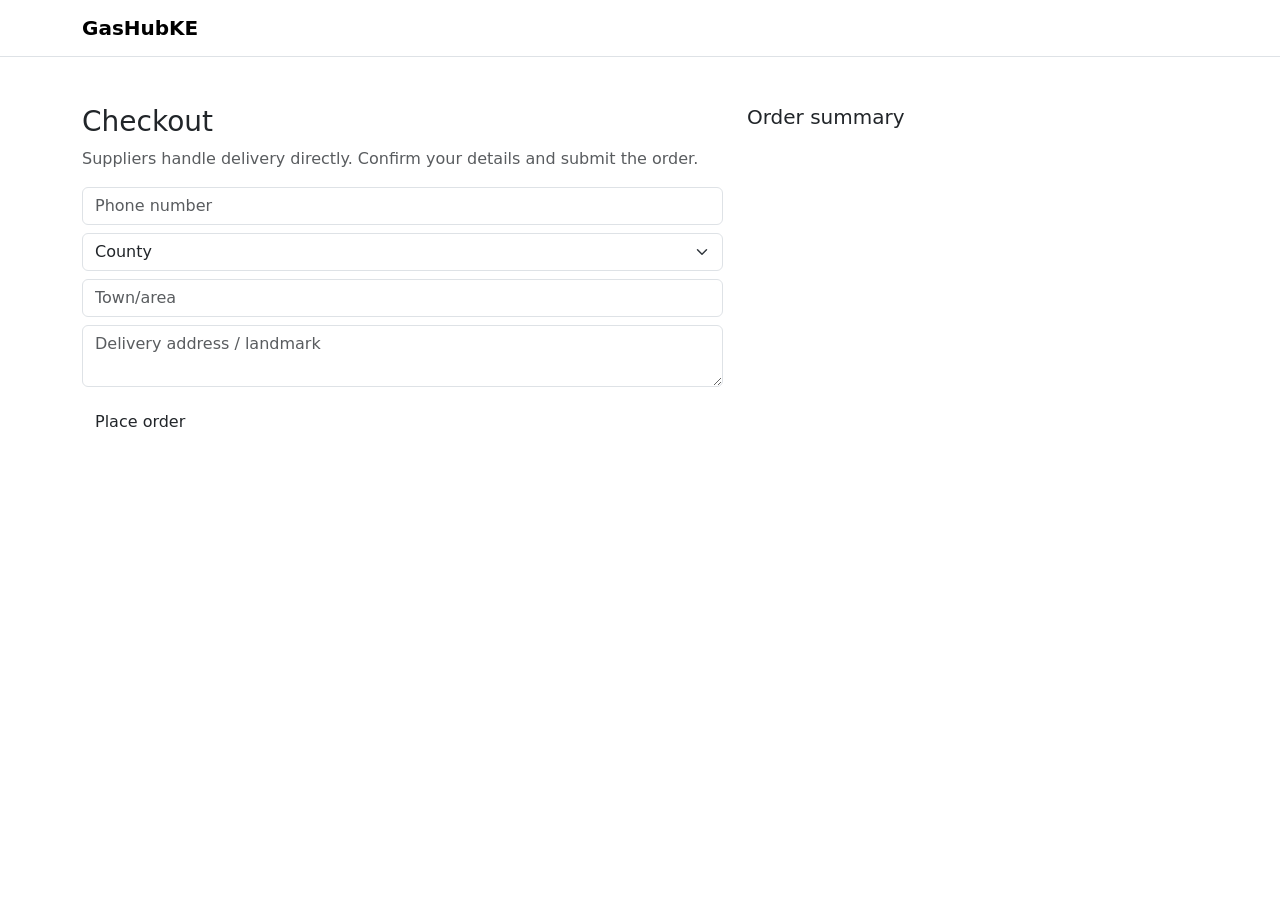
==== checkout.html @ 5a2a867e "Add files via upload" ====
<!doctype html><html lang="en"><head><meta charset="utf-8"><meta name="viewport" content="width=device-width,initial-scale=1"><title>Checkout | GasHubKE</title><link rel="stylesheet" href="/assets/css/app.css"><link href="https://cdn.jsdelivr.net/npm/bootstrap@5.3.7/dist/css/bootstrap.min.css" rel="stylesheet"></head><body><nav class="navbar bg-white border-bottom"><div class="container"><a href="/" class="navbar-brand fw-bold">GasHub<span class="text-orange">KE</span></a></div></nav><main class="container py-5"><div class="row g-4"><div class="col-lg-7"><div class="hero-card"><h3>Checkout</h3><p class="text-muted">Suppliers handle delivery directly. Confirm your details and submit the order.</p><form id="checkout"><input id="phone" class="form-control mb-2" placeholder="Phone number" required><select id="county" class="form-select mb-2" required><option value="">County</option></select><input id="town" class="form-control mb-2" placeholder="Town/area" required><textarea id="address" class="form-control mb-3" placeholder="Delivery address / landmark" required></textarea><button class="btn btn-orange">Place order</button></form><div id="msg" class="mt-3"></div></div></div><div class="col-lg-5"><div class="hero-card"><h5>Order summary</h5><div id="summary"></div></div></div></div></main><script type="module">import {auth,db,collection,addDoc,serverTimestamp} from "/assets/js/firebase.js";import {COUNTIES} from "/assets/js/config.js";const cart=JSON.parse(localStorage.getItem("gashubke_cart")||"[]"),$=x=>document.querySelector(x);COUNTIES.forEach(x=>$("#county").insertAdjacentHTML("beforeend",`<option>${x}</option>`));$("#summary").innerHTML=cart.map(x=>`<div class="d-flex justify-content-between py-2 border-bottom"><span>${x.product.name} × ${x.quantity}</span><b>KES ${(x.product.price*x.quantity).toLocaleString()}</b></div>`).join("");$("#checkout").onsubmit=async e=>{e.preventDefault();if(!auth.currentUser)return location.href="/auth/login.html";try{const total=cart.reduce((a,x)=>a+x.product.price*x.quantity,0);await addDoc(collection(db,"orders"),{customerId:auth.currentUser.uid,customerEmail:auth.currentUser.email,items:cart.map(x=>({productId:x.id,name:x.product.name,price:x.product.price,quantity:x.quantity,supplierId:x.product.supplierId})),total,phone:$("#phone").value,county:$("#county").value,town:$("#town").value,address:$("#address").value,status:"pending",paymentStatus:"pending",createdAt:serverTimestamp()});localStorage.removeItem("gashubke_cart");location.href="/orders/"}catch(x){$("#msg").textContent=x.message}};</script></body></html>
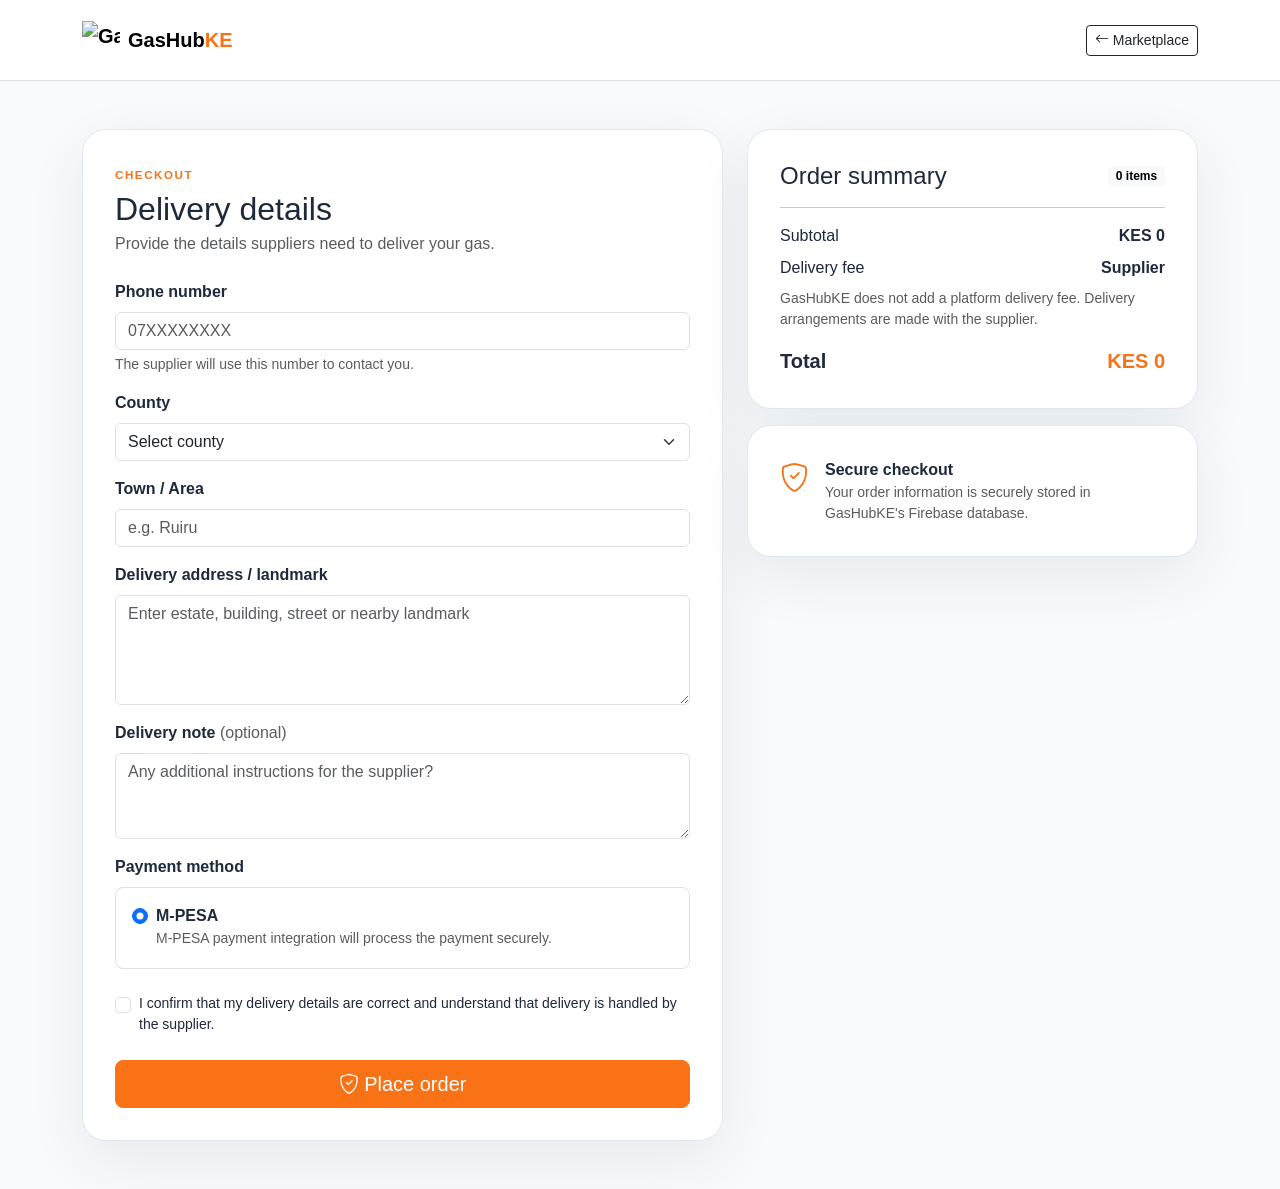
==== commit 1420af0c: "Update checkout.html" ====
--- a/checkout.html
+++ b/checkout.html
@@ -1 +1,1268 @@
-<!doctype html><html lang="en"><head><meta charset="utf-8"><meta name="viewport" content="width=device-width,initial-scale=1"><title>Checkout | GasHubKE</title><link rel="stylesheet" href="/assets/css/app.css"><link href="https://cdn.jsdelivr.net/npm/bootstrap@5.3.7/dist/css/bootstrap.min.css" rel="stylesheet"></head><body><nav class="navbar bg-white border-bottom"><div class="container"><a href="/" class="navbar-brand fw-bold">GasHub<span class="text-orange">KE</span></a></div></nav><main class="container py-5"><div class="row g-4"><div class="col-lg-7"><div class="hero-card"><h3>Checkout</h3><p class="text-muted">Suppliers handle delivery directly. Confirm your details and submit the order.</p><form id="checkout"><input id="phone" class="form-control mb-2" placeholder="Phone number" required><select id="county" class="form-select mb-2" required><option value="">County</option></select><input id="town" class="form-control mb-2" placeholder="Town/area" required><textarea id="address" class="form-control mb-3" placeholder="Delivery address / landmark" required></textarea><button class="btn btn-orange">Place order</button></form><div id="msg" class="mt-3"></div></div></div><div class="col-lg-5"><div class="hero-card"><h5>Order summary</h5><div id="summary"></div></div></div></div></main><script type="module">import {auth,db,collection,addDoc,serverTimestamp} from "/assets/js/firebase.js";import {COUNTIES} from "/assets/js/config.js";const cart=JSON.parse(localStorage.getItem("gashubke_cart")||"[]"),$=x=>document.querySelector(x);COUNTIES.forEach(x=>$("#county").insertAdjacentHTML("beforeend",`<option>${x}</option>`));$("#summary").innerHTML=cart.map(x=>`<div class="d-flex justify-content-between py-2 border-bottom"><span>${x.product.name} × ${x.quantity}</span><b>KES ${(x.product.price*x.quantity).toLocaleString()}</b></div>`).join("");$("#checkout").onsubmit=async e=>{e.preventDefault();if(!auth.currentUser)return location.href="/auth/login.html";try{const total=cart.reduce((a,x)=>a+x.product.price*x.quantity,0);await addDoc(collection(db,"orders"),{customerId:auth.currentUser.uid,customerEmail:auth.currentUser.email,items:cart.map(x=>({productId:x.id,name:x.product.name,price:x.product.price,quantity:x.quantity,supplierId:x.product.supplierId})),total,phone:$("#phone").value,county:$("#county").value,town:$("#town").value,address:$("#address").value,status:"pending",paymentStatus:"pending",createdAt:serverTimestamp()});localStorage.removeItem("gashubke_cart");location.href="/orders/"}catch(x){$("#msg").textContent=x.message}};</script></body></html>+<!doctype html>
+<html lang="en">
+<head>
+  <meta charset="utf-8">
+
+  <meta
+    name="viewport"
+    content="width=device-width, initial-scale=1"
+  >
+
+  <meta
+    name="description"
+    content="Secure LPG checkout on GasHubKE."
+  >
+
+  <meta
+    name="theme-color"
+    content="#f97316"
+  >
+
+  <title>Checkout | GasHubKE</title>
+
+  <link
+    rel="icon"
+    href="/assets/images/favicon.svg"
+  >
+
+  <link
+    href="https://cdn.jsdelivr.net/npm/bootstrap@5.3.7/dist/css/bootstrap.min.css"
+    rel="stylesheet"
+  >
+
+  <link
+    href="https://cdn.jsdelivr.net/npm/bootstrap-icons@1.13.1/font/bootstrap-icons.min.css"
+    rel="stylesheet"
+  >
+
+  <link
+    rel="stylesheet"
+    href="/assets/css/app.css"
+  >
+</head>
+
+<body>
+
+<!-- =========================================
+     NAVIGATION
+========================================= -->
+
+<nav class="navbar bg-white border-bottom sticky-top">
+
+  <div class="container py-2">
+
+    <a
+      href="/"
+      class="navbar-brand d-flex align-items-center gap-2 fw-bold"
+    >
+
+      <img
+        src="/assets/images/favicon.svg"
+        width="38"
+        height="38"
+        alt="GasHubKE"
+      >
+
+      <span>
+        GasHub<span class="text-orange">KE</span>
+      </span>
+
+    </a>
+
+    <a
+      href="/"
+      class="btn btn-outline-dark btn-sm"
+    >
+      <i class="bi bi-arrow-left"></i>
+      Marketplace
+    </a>
+
+  </div>
+
+</nav>
+
+
+<!-- =========================================
+     MAIN
+========================================= -->
+
+<main class="container py-4 py-lg-5">
+
+  <div class="row g-4">
+
+    <!-- =====================================
+         CHECKOUT FORM
+    ====================================== -->
+
+    <div class="col-lg-7">
+
+      <div class="hero-card">
+
+        <div class="mb-4">
+
+          <span class="eyebrow">
+            CHECKOUT
+          </span>
+
+          <h2 class="mt-1 mb-1">
+            Delivery details
+          </h2>
+
+          <p class="text-muted mb-0">
+            Provide the details suppliers need to deliver your gas.
+          </p>
+
+        </div>
+
+
+        <div
+          id="authNotice"
+          class="alert alert-warning d-none"
+        >
+          <i class="bi bi-person-lock"></i>
+
+          Please sign in before placing your order.
+
+          <a
+            href="/auth/login.html?next=/checkout.html"
+            class="alert-link"
+          >
+            Sign in
+          </a>
+        </div>
+
+
+        <form id="checkoutForm">
+
+          <!-- PHONE -->
+
+          <div class="mb-3">
+
+            <label
+              for="phone"
+              class="form-label fw-semibold"
+            >
+              Phone number
+            </label>
+
+            <input
+              type="tel"
+              id="phone"
+              class="form-control"
+              placeholder="07XXXXXXXX"
+              inputmode="tel"
+              autocomplete="tel"
+              required
+            >
+
+            <div class="form-text">
+              The supplier will use this number to contact you.
+            </div>
+
+          </div>
+
+
+          <!-- COUNTY -->
+
+          <div class="mb-3">
+
+            <label
+              for="county"
+              class="form-label fw-semibold"
+            >
+              County
+            </label>
+
+            <select
+              id="county"
+              class="form-select"
+              required
+            >
+
+              <option value="">
+                Select county
+              </option>
+
+            </select>
+
+          </div>
+
+
+          <!-- TOWN -->
+
+          <div class="mb-3">
+
+            <label
+              for="town"
+              class="form-label fw-semibold"
+            >
+              Town / Area
+            </label>
+
+            <input
+              type="text"
+              id="town"
+              class="form-control"
+              placeholder="e.g. Ruiru"
+              required
+            >
+
+          </div>
+
+
+          <!-- ADDRESS -->
+
+          <div class="mb-3">
+
+            <label
+              for="address"
+              class="form-label fw-semibold"
+            >
+              Delivery address / landmark
+            </label>
+
+            <textarea
+              id="address"
+              class="form-control"
+              rows="4"
+              placeholder="Enter estate, building, street or nearby landmark"
+              required
+            ></textarea>
+
+          </div>
+
+
+          <!-- DELIVERY NOTE -->
+
+          <div class="mb-3">
+
+            <label
+              for="note"
+              class="form-label fw-semibold"
+            >
+              Delivery note
+              <span class="text-muted fw-normal">
+                (optional)
+              </span>
+            </label>
+
+            <textarea
+              id="note"
+              class="form-control"
+              rows="3"
+              placeholder="Any additional instructions for the supplier?"
+            ></textarea>
+
+          </div>
+
+
+          <!-- PAYMENT -->
+
+          <div class="mb-4">
+
+            <label class="form-label fw-semibold">
+              Payment method
+            </label>
+
+            <div class="border rounded-3 p-3">
+
+              <div class="form-check">
+
+                <input
+                  class="form-check-input"
+                  type="radio"
+                  name="paymentMethod"
+                  id="mpesa"
+                  value="mpesa"
+                  checked
+                >
+
+                <label
+                  class="form-check-label"
+                  for="mpesa"
+                >
+                  <strong>M-PESA</strong>
+
+                  <span class="d-block small text-muted">
+                    M-PESA payment integration will process the payment securely.
+                  </span>
+
+                </label>
+
+              </div>
+
+            </div>
+
+          </div>
+
+
+          <!-- TERMS -->
+
+          <div class="form-check mb-4">
+
+            <input
+              class="form-check-input"
+              type="checkbox"
+              id="terms"
+              required
+            >
+
+            <label
+              class="form-check-label small"
+              for="terms"
+            >
+              I confirm that my delivery details are correct and
+              understand that delivery is handled by the supplier.
+            </label>
+
+          </div>
+
+
+          <!-- MESSAGE -->
+
+          <div
+            id="message"
+            class="mb-3"
+          ></div>
+
+
+          <!-- SUBMIT -->
+
+          <button
+            type="submit"
+            id="placeOrderBtn"
+            class="btn btn-orange btn-lg w-100"
+          >
+
+            <i class="bi bi-shield-check"></i>
+
+            Place order
+
+          </button>
+
+        </form>
+
+      </div>
+
+    </div>
+
+
+    <!-- =====================================
+         ORDER SUMMARY
+    ====================================== -->
+
+    <div class="col-lg-5">
+
+      <div class="hero-card">
+
+        <div class="d-flex justify-content-between align-items-center mb-3">
+
+          <h4 class="mb-0">
+            Order summary
+          </h4>
+
+          <span
+            id="itemCount"
+            class="badge text-bg-light"
+          >
+            0 items
+          </span>
+
+        </div>
+
+
+        <div id="summary"></div>
+
+
+        <hr>
+
+
+        <div class="d-flex justify-content-between mb-2">
+
+          <span>
+            Subtotal
+          </span>
+
+          <strong>
+            KES <span id="subtotal">0</span>
+          </strong>
+
+        </div>
+
+
+        <div class="d-flex justify-content-between mb-2">
+
+          <span>
+            Delivery fee
+          </span>
+
+          <strong>
+            Supplier
+          </strong>
+
+        </div>
+
+        <div class="small text-muted mb-3">
+          GasHubKE does not add a platform delivery fee.
+          Delivery arrangements are made with the supplier.
+        </div>
+
+
+        <div class="d-flex justify-content-between fs-5">
+
+          <strong>
+            Total
+          </strong>
+
+          <strong class="text-orange">
+            KES <span id="total">0</span>
+          </strong>
+
+        </div>
+
+      </div>
+
+
+      <!-- SECURITY -->
+
+      <div class="hero-card mt-3">
+
+        <div class="d-flex gap-3">
+
+          <i
+            class="bi bi-shield-check text-orange"
+            style="font-size:1.8rem"
+          ></i>
+
+          <div>
+
+            <strong>
+              Secure checkout
+            </strong>
+
+            <p class="small text-muted mb-0">
+              Your order information is securely stored in
+              GasHubKE's Firebase database.
+            </p>
+
+          </div>
+
+        </div>
+
+      </div>
+
+    </div>
+
+  </div>
+
+</main>
+
+
+<!-- =========================================
+     SUCCESS MODAL
+========================================= -->
+
+<div
+  class="modal fade"
+  id="successModal"
+  tabindex="-1"
+  aria-hidden="true"
+>
+
+  <div class="modal-dialog modal-dialog-centered">
+
+    <div class="modal-content">
+
+      <div class="modal-body text-center p-4">
+
+        <div
+          class="mx-auto mb-3 d-flex align-items-center justify-content-center"
+          style="
+            width:70px;
+            height:70px;
+            border-radius:50%;
+            background:#ecfdf5;
+            color:#059669;
+            font-size:2rem;
+          "
+        >
+
+          <i class="bi bi-check-lg"></i>
+
+        </div>
+
+        <h4>
+          Order placed successfully
+        </h4>
+
+        <p class="text-muted">
+          Your order has been submitted to the supplier.
+        </p>
+
+        <a
+          href="/orders/"
+          class="btn btn-orange"
+        >
+          View my orders
+        </a>
+
+      </div>
+
+    </div>
+
+  </div>
+
+</div>
+
+
+<!-- =========================================
+     JAVASCRIPT
+========================================= -->
+
+<script type="module">
+
+import {
+  auth,
+  db,
+  collection,
+  addDoc,
+  serverTimestamp,
+  onAuthStateChanged
+} from "/assets/js/firebase.js";
+
+import {
+  COUNTIES
+} from "/assets/js/config.js";
+
+
+/* =========================================
+   HELPERS
+========================================= */
+
+const $ = (selector) =>
+  document.querySelector(selector);
+
+
+function money(value) {
+
+  return new Intl.NumberFormat(
+    "en-KE"
+  ).format(
+    Number(value) || 0
+  );
+
+}
+
+
+function esc(value) {
+
+  return String(value ?? "")
+    .replace(
+      /[&<>"']/g,
+      (character) => ({
+        "&": "&amp;",
+        "<": "&lt;",
+        ">": "&gt;",
+        '"': "&quot;",
+        "'": "&#39;"
+      }[character])
+    );
+
+}
+
+
+/*
+  Convert Kenyan phone numbers to
+  254XXXXXXXXX format.
+*/
+function normalizePhone(phone) {
+
+  let value =
+    String(phone || "")
+      .replace(/\s+/g, "")
+      .replace(/-/g, "");
+
+  if (value.startsWith("+254")) {
+    return value.substring(1);
+  }
+
+  if (value.startsWith("254")) {
+    return value;
+  }
+
+  if (
+    value.startsWith("07") ||
+    value.startsWith("01")
+  ) {
+
+    return "254" + value.substring(1);
+
+  }
+
+  return value;
+
+}
+
+
+/* =========================================
+   LOAD COUNTIES
+========================================= */
+
+COUNTIES.forEach((county) => {
+
+  $("#county").insertAdjacentHTML(
+    "beforeend",
+    `
+      <option value="${esc(county)}">
+        ${esc(county)}
+      </option>
+    `
+  );
+
+});
+
+
+/* =========================================
+   LOAD CART
+========================================= */
+
+const cart = JSON.parse(
+  localStorage.getItem(
+    "gashubke_cart"
+  ) || "[]"
+);
+
+
+/* =========================================
+   EMPTY CART CHECK
+========================================= */
+
+if (!cart.length) {
+
+  $("#summary").innerHTML = `
+    <div class="text-center py-4 text-muted">
+
+      <i
+        class="bi bi-cart-x"
+        style="font-size:2.5rem"
+      ></i>
+
+      <p class="mt-2 mb-3">
+        Your cart is empty.
+      </p>
+
+      <a
+        href="/"
+        class="btn btn-orange"
+      >
+        Browse marketplace
+      </a>
+
+    </div>
+  `;
+
+  $("#placeOrderBtn").disabled = true;
+
+}
+
+
+/* =========================================
+   RENDER SUMMARY
+========================================= */
+
+function renderSummary() {
+
+  if (!cart.length) return;
+
+
+  let subtotal = 0;
+
+  let totalItems = 0;
+
+
+  $("#summary").innerHTML =
+    cart.map((item) => {
+
+      const listing =
+        item.product || {};
+
+      const quantity =
+        Number(item.quantity) || 1;
+
+      const price =
+        Number(listing.price) || 0;
+
+      const itemTotal =
+        price * quantity;
+
+      subtotal += itemTotal;
+
+      totalItems += quantity;
+
+
+      return `
+        <div
+          class="border-bottom py-3"
+        >
+
+          <div
+            class="d-flex justify-content-between gap-3"
+          >
+
+            <div>
+
+              <strong>
+                ${esc(
+                  listing.title ||
+                  "LPG Gas"
+                )}
+              </strong>
+
+              <div class="small text-muted">
+
+                ${esc(
+                  listing.category ||
+                  "Cooking Gas"
+                )}
+
+                ${
+                  listing.size
+                    ? ` · ${esc(listing.size)}`
+                    : ""
+                }
+
+              </div>
+
+              <div class="small text-muted">
+
+                <i class="bi bi-shop"></i>
+
+                ${esc(
+                  listing.vendorName ||
+                  "Gas Supplier"
+                )}
+
+              </div>
+
+            </div>
+
+            <div class="text-end">
+
+              <strong>
+                KES ${money(itemTotal)}
+              </strong>
+
+              <div class="small text-muted">
+                ${quantity} × KES ${money(price)}
+              </div>
+
+            </div>
+
+          </div>
+
+        </div>
+      `;
+
+    }).join("");
+
+
+  $("#itemCount").textContent =
+    `${totalItems} item${
+      totalItems === 1 ? "" : "s"
+    }`;
+
+
+  $("#subtotal").textContent =
+    money(subtotal);
+
+
+  $("#total").textContent =
+    money(subtotal);
+
+}
+
+
+renderSummary();
+
+
+/* =========================================
+   AUTH STATE
+========================================= */
+
+let currentUser = null;
+
+
+onAuthStateChanged(
+  auth,
+  (user) => {
+
+    currentUser = user;
+
+
+    if (!user) {
+
+      $("#authNotice")
+        .classList
+        .remove("d-none");
+
+      $("#placeOrderBtn").disabled = true;
+
+    } else {
+
+      $("#authNotice")
+        .classList
+        .add("d-none");
+
+      $("#placeOrderBtn").disabled =
+        cart.length === 0;
+
+    }
+
+  }
+);
+
+
+/* =========================================
+   SUBMIT ORDER
+========================================= */
+
+$("#checkoutForm")
+  .addEventListener(
+    "submit",
+    async (event) => {
+
+      event.preventDefault();
+
+
+      /* -----------------------------------
+         AUTHENTICATION
+      ----------------------------------- */
+
+      if (!currentUser) {
+
+        location.href =
+          "/auth/login.html?next=/checkout.html";
+
+        return;
+
+      }
+
+
+      /* -----------------------------------
+         CART
+      ----------------------------------- */
+
+      if (!cart.length) {
+
+        showMessage(
+          "Your cart is empty.",
+          "danger"
+        );
+
+        return;
+
+      }
+
+
+      /* -----------------------------------
+         PHONE
+      ----------------------------------- */
+
+      const phone =
+        normalizePhone(
+          $("#phone").value
+        );
+
+
+      if (
+        !/^254(7|1)\d{8}$/.test(phone)
+      ) {
+
+        showMessage(
+          "Please enter a valid Kenyan phone number.",
+          "danger"
+        );
+
+        $("#phone").focus();
+
+        return;
+
+      }
+
+
+      /* -----------------------------------
+         FORM VALUES
+      ----------------------------------- */
+
+      const county =
+        $("#county").value.trim();
+
+      const town =
+        $("#town").value.trim();
+
+      const address =
+        $("#address").value.trim();
+
+      const note =
+        $("#note").value.trim();
+
+
+      if (
+        !county ||
+        !town ||
+        !address
+      ) {
+
+        showMessage(
+          "Please complete your delivery details.",
+          "danger"
+        );
+
+        return;
+
+      }
+
+
+      /* -----------------------------------
+         DISABLE BUTTON
+      ----------------------------------- */
+
+      const button =
+        $("#placeOrderBtn");
+
+      button.disabled = true;
+
+      button.innerHTML = `
+        <span
+          class="spinner-border spinner-border-sm me-2"
+          aria-hidden="true"
+        ></span>
+
+        Processing order...
+      `;
+
+
+      try {
+
+        /*
+          Group cart items by supplier.
+
+          This is important because one cart
+          can contain gas from different suppliers.
+        */
+
+        const supplierGroups = {};
+
+
+        cart.forEach((item) => {
+
+          const listing =
+            item.product || {};
+
+          const supplierId =
+            listing.vendorId ||
+            "unknown-supplier";
+
+
+          if (!supplierGroups[supplierId]) {
+
+            supplierGroups[supplierId] = [];
+
+          }
+
+
+          supplierGroups[supplierId]
+            .push(item);
+
+        });
+
+
+        const createdOrders = [];
+
+
+        /* -----------------------------------
+           CREATE ONE ORDER PER SUPPLIER
+        ----------------------------------- */
+
+        for (
+          const supplierId
+          of Object.keys(supplierGroups)
+        ) {
+
+          const supplierItems =
+            supplierGroups[supplierId];
+
+
+          let supplierTotal = 0;
+
+
+          const items =
+            supplierItems.map(
+              (item) => {
+
+                const listing =
+                  item.product || {};
+
+                const quantity =
+                  Number(item.quantity) || 1;
+
+                const price =
+                  Number(listing.price) || 0;
+
+                const itemTotal =
+                  price * quantity;
+
+
+                supplierTotal +=
+                  itemTotal;
+
+
+                return {
+
+                  /*
+                    Existing listing identity
+                  */
+
+                  listingId:
+                    item.id || null,
+
+                  title:
+                    listing.title ||
+                    "LPG Gas",
+
+                  category:
+                    listing.category ||
+                    "Cooking Gas",
+
+                  description:
+                    listing.description ||
+                    "",
+
+                  size:
+                    listing.size ||
+                    "",
+
+                  price,
+
+                  quantity,
+
+                  itemTotal,
+
+
+                  /*
+                    Supplier information
+                  */
+
+                  vendorId:
+                    listing.vendorId ||
+                    supplierId,
+
+                  vendorName:
+                    listing.vendorName ||
+                    "Gas Supplier",
+
+                  /*
+                    Original marketplace
+                    location
+                  */
+
+                  listingLocation:
+                    listing.location ||
+                    ""
+
+                };
+
+              }
+            );
+
+
+          /*
+            Create the Firestore order.
+          */
+
+          const orderData = {
+
+            /* Customer */
+
+            customerId:
+              currentUser.uid,
+
+            customerEmail:
+              currentUser.email || "",
+
+
+            /* Supplier */
+
+            supplierId,
+
+            supplierName:
+              items[0]?.vendorName ||
+              "Gas Supplier",
+
+
+            /* Items */
+
+            items,
+
+
+            /* Financial */
+
+            subtotal:
+              supplierTotal,
+
+            deliveryFee:
+              0,
+
+            total:
+              supplierTotal,
+
+
+            /* Delivery */
+
+            phone,
+
+            county,
+
+            town,
+
+            address,
+
+            deliveryNote:
+              note,
+
+
+            /* Payment */
+
+            paymentMethod:
+              "mpesa",
+
+            paymentStatus:
+              "pending",
+
+
+            /* Order status */
+
+            status:
+              "pending",
+
+
+            /* Source */
+
+            source:
+              "gashubke-marketplace",
+
+
+            /* Timestamp */
+
+            createdAt:
+              serverTimestamp()
+
+          };
+
+
+          const orderRef =
+            await addDoc(
+              collection(db, "orders"),
+              orderData
+            );
+
+
+          createdOrders.push(
+            orderRef.id
+          );
+
+        }
+
+
+        /* -----------------------------------
+           CLEAR CART
+        ----------------------------------- */
+
+        localStorage.removeItem(
+          "gashubke_cart"
+        );
+
+
+        /* -----------------------------------
+           SHOW SUCCESS
+        ----------------------------------- */
+
+        const modal =
+          bootstrap.Modal
+            .getOrCreateInstance(
+              $("#successModal")
+            );
+
+
+        modal.show();
+
+
+        /*
+          Give Firebase a moment before
+          allowing navigation.
+        */
+
+        setTimeout(() => {
+
+          location.href =
+            "/orders/";
+
+        }, 1800);
+
+
+      } catch (error) {
+
+        console.error(
+          "Order creation failed:",
+          error
+        );
+
+
+        showMessage(
+          error.message ||
+          "We could not place your order. Please try again.",
+          "danger"
+        );
+
+
+        button.disabled = false;
+
+        button.innerHTML = `
+          <i class="bi bi-shield-check"></i>
+
+          Place order
+        `;
+
+      }
+
+    }
+  );
+
+
+/* =========================================
+   MESSAGE
+========================================= */
+
+function showMessage(
+  message,
+  type = "info"
+) {
+
+  $("#message").innerHTML = `
+
+    <div
+      class="alert alert-${type}"
+      role="alert"
+    >
+
+      ${esc(message)}
+
+    </div>
+
+  `;
+
+}
+</script>
+
+</body>
+</html>
--- a/assets/css/app.css
+++ b/assets/css/app.css
@@ -0,0 +1,3 @@
+:root{--orange:#f97316;--dark:#1e293b;--muted:#64748b;--soft:#fff7ed}
+*{box-sizing:border-box}body{font-family:Poppins,sans-serif;color:var(--dark);background:#f8fafc}a{text-decoration:none}.text-orange{color:var(--orange)!important}.btn-orange{background:var(--orange);border-color:var(--orange);color:#fff}.btn-orange:hover{background:#ea580c;border-color:#ea580c;color:#fff}.brand-logo{width:38px;height:38px;border-radius:50%}.hero{background:linear-gradient(135deg,#fff7ed,#fff 60%,#f8fafc);border-bottom:1px solid #fed7aa}.eyebrow{font-size:.72rem;font-weight:800;letter-spacing:.14em;color:var(--orange)}h1{font-size:clamp(2.3rem,5vw,4.5rem);line-height:1.05;font-weight:800;margin:.65rem 0 1rem}.hero-card{background:#fff;border:1px solid #e2e8f0;border-radius:24px;padding:2rem;box-shadow:0 20px 60px #0f172a12}.flame{width:62px;height:62px;display:grid;place-items:center;border-radius:18px;background:var(--soft);color:var(--orange);font-size:1.7rem;margin-bottom:1rem}.mini-stat{display:flex;gap:12px;align-items:center;border-top:1px solid #e2e8f0;padding-top:14px;margin-top:14px}.mini-stat strong{font-size:1.15rem}.mini-stat span{font-size:.8rem;color:var(--muted)}.section-heading{display:flex;justify-content:space-between;align-items:end;margin-bottom:1.5rem}.filter-panel{background:#fff;border:1px solid #e2e8f0;border-radius:16px;padding:12px}.product-card{height:100%;background:#fff;border:1px solid #e2e8f0;border-radius:18px;overflow:hidden;transition:.2s}.product-card:hover{transform:translateY(-3px);box-shadow:0 12px 30px #0f172a12}.product-img{height:180px;background:linear-gradient(135deg,#fff7ed,#ffedd5);display:grid;place-items:center;color:var(--orange);font-size:4rem}.product-body{padding:1rem}.price{font-size:1.35rem;font-weight:800}.supplier{font-size:.78rem;color:var(--muted)}.trust-strip{background:#fff;border-top:1px solid #e2e8f0;border-bottom:1px solid #e2e8f0}.trust-strip .row>div{display:flex;gap:12px;align-items:center;padding:1.3rem}.trust-strip i{font-size:1.6rem;color:var(--orange)}.trust-strip small{display:block;color:var(--muted)}.footer{background:#fff}.footer a{display:block;color:var(--muted);margin:.4rem 0}.footer a:hover{color:var(--orange)}.empty-state{text-align:center;padding:4rem 1rem;color:var(--muted)}.empty-state i{font-size:3rem}.center-page{min-height:100vh;display:grid;place-items:center}.empty-card{background:#fff;padding:3rem;border-radius:20px;text-align:center;box-shadow:0 15px 50px #0f172a14}.loader-ring{width:36px;height:36px;border:4px solid #fed7aa;border-top-color:var(--orange);border-radius:50%;animation:spin .8s linear infinite;margin-bottom:12px}@keyframes spin{to{transform:rotate(360deg)}}#app-loader{position:fixed;inset:0;background:#fff;z-index:9999;display:grid;place-content:center;justify-items:center;color:var(--muted);font-size:.85rem}.badge-verified{background:#ecfdf5;color:#047857}.modal-dialog-end{margin-left:auto;margin-right:0;margin-top:0;margin-bottom:0;height:100%}.modal-dialog-end .modal-content{height:100%;border-radius:18px 0 0 18px}@media(max-width:575px){.hero{padding-top:1rem}.hero-card{padding:1.4rem}.product-img{height:150px}.section-heading{align-items:start;flex-direction:column;gap:6px}}
+  
